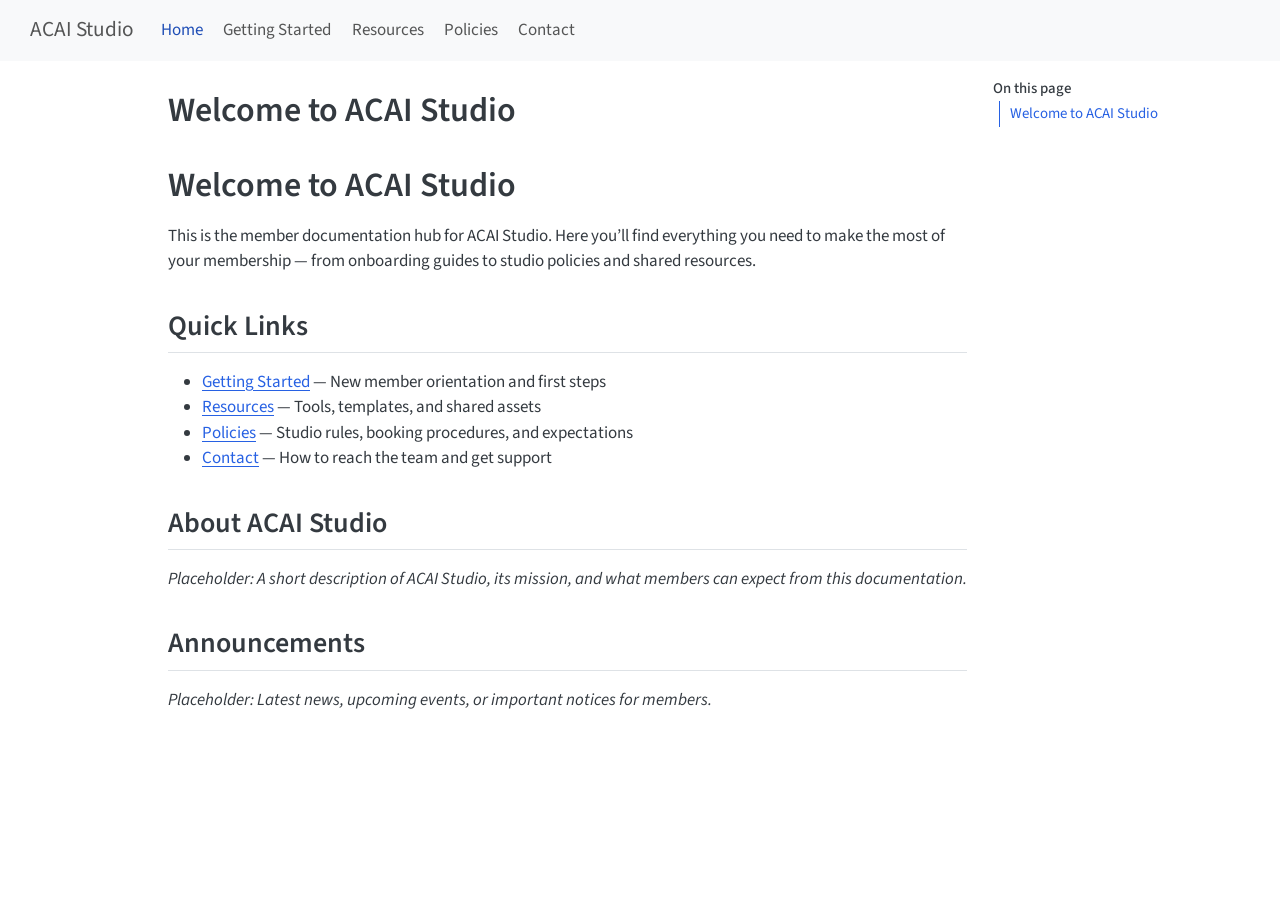
==== docs/index.html @ 4fa515bf "Add Quarto site scaffold and update README 5-page mock site (index, getting-started, resources, poli" ====
<!DOCTYPE html>
<html xmlns="http://www.w3.org/1999/xhtml" lang="en" xml:lang="en"><head>

<meta charset="utf-8">
<meta name="generator" content="quarto-1.8.27">

<meta name="viewport" content="width=device-width, initial-scale=1.0, user-scalable=yes">


<title>Welcome to ACAI Studio – ACAI Studio</title>
<style>
code{white-space: pre-wrap;}
span.smallcaps{font-variant: small-caps;}
div.columns{display: flex; gap: min(4vw, 1.5em);}
div.column{flex: auto; overflow-x: auto;}
div.hanging-indent{margin-left: 1.5em; text-indent: -1.5em;}
ul.task-list{list-style: none;}
ul.task-list li input[type="checkbox"] {
  width: 0.8em;
  margin: 0 0.8em 0.2em -1em; /* quarto-specific, see https://github.com/quarto-dev/quarto-cli/issues/4556 */ 
  vertical-align: middle;
}
</style>


<script src="site_libs/quarto-nav/quarto-nav.js"></script>
<script src="site_libs/quarto-nav/headroom.min.js"></script>
<script src="site_libs/clipboard/clipboard.min.js"></script>
<script src="site_libs/quarto-search/autocomplete.umd.js"></script>
<script src="site_libs/quarto-search/fuse.min.js"></script>
<script src="site_libs/quarto-search/quarto-search.js"></script>
<meta name="quarto:offset" content="./">
<script src="site_libs/quarto-html/quarto.js" type="module"></script>
<script src="site_libs/quarto-html/tabsets/tabsets.js" type="module"></script>
<script src="site_libs/quarto-html/axe/axe-check.js" type="module"></script>
<script src="site_libs/quarto-html/popper.min.js"></script>
<script src="site_libs/quarto-html/tippy.umd.min.js"></script>
<script src="site_libs/quarto-html/anchor.min.js"></script>
<link href="site_libs/quarto-html/tippy.css" rel="stylesheet">
<link href="site_libs/quarto-html/quarto-syntax-highlighting-ed96de9b727972fe78a7b5d16c58bf87.css" rel="stylesheet" id="quarto-text-highlighting-styles">
<script src="site_libs/bootstrap/bootstrap.min.js"></script>
<link href="site_libs/bootstrap/bootstrap-icons.css" rel="stylesheet">
<link href="site_libs/bootstrap/bootstrap-15f0a833e08d46b0aeb072b7d5b4cdd7.min.css" rel="stylesheet" append-hash="true" id="quarto-bootstrap" data-mode="light">
<script id="quarto-search-options" type="application/json">{
  "location": "navbar",
  "copy-button": false,
  "collapse-after": 3,
  "panel-placement": "end",
  "type": "overlay",
  "limit": 50,
  "keyboard-shortcut": [
    "f",
    "/",
    "s"
  ],
  "show-item-context": false,
  "language": {
    "search-no-results-text": "No results",
    "search-matching-documents-text": "matching documents",
    "search-copy-link-title": "Copy link to search",
    "search-hide-matches-text": "Hide additional matches",
    "search-more-match-text": "more match in this document",
    "search-more-matches-text": "more matches in this document",
    "search-clear-button-title": "Clear",
    "search-text-placeholder": "",
    "search-detached-cancel-button-title": "Cancel",
    "search-submit-button-title": "Submit",
    "search-label": "Search"
  }
}</script>


</head>

<body class="nav-fixed quarto-light">

<div id="quarto-search-results"></div>
  <header id="quarto-header" class="headroom fixed-top">
    <nav class="navbar navbar-expand-lg " data-bs-theme="dark">
      <div class="navbar-container container-fluid">
      <div class="navbar-brand-container mx-auto">
    <a class="navbar-brand" href="./index.html">
    <span class="navbar-title">ACAI Studio</span>
    </a>
  </div>
            <div id="quarto-search" class="" title="Search"></div>
          <button class="navbar-toggler" type="button" data-bs-toggle="collapse" data-bs-target="#navbarCollapse" aria-controls="navbarCollapse" role="menu" aria-expanded="false" aria-label="Toggle navigation" onclick="if (window.quartoToggleHeadroom) { window.quartoToggleHeadroom(); }">
  <span class="navbar-toggler-icon"></span>
</button>
          <div class="collapse navbar-collapse" id="navbarCollapse">
            <ul class="navbar-nav navbar-nav-scroll me-auto">
  <li class="nav-item">
    <a class="nav-link active" href="./index.html" aria-current="page"> 
<span class="menu-text">Home</span></a>
  </li>  
  <li class="nav-item">
    <a class="nav-link" href="./getting-started.html"> 
<span class="menu-text">Getting Started</span></a>
  </li>  
  <li class="nav-item">
    <a class="nav-link" href="./resources.html"> 
<span class="menu-text">Resources</span></a>
  </li>  
  <li class="nav-item">
    <a class="nav-link" href="./policies.html"> 
<span class="menu-text">Policies</span></a>
  </li>  
  <li class="nav-item">
    <a class="nav-link" href="./contact.html"> 
<span class="menu-text">Contact</span></a>
  </li>  
</ul>
          </div> <!-- /navcollapse -->
            <div class="quarto-navbar-tools">
</div>
      </div> <!-- /container-fluid -->
    </nav>
</header>
<!-- content -->
<div id="quarto-content" class="quarto-container page-columns page-rows-contents page-layout-article page-navbar">
<!-- sidebar -->
<!-- margin-sidebar -->
    <div id="quarto-margin-sidebar" class="sidebar margin-sidebar">
        <nav id="TOC" role="doc-toc" class="toc-active">
    <h2 id="toc-title">On this page</h2>
   
  <ul>
  <li><a href="#welcome-to-acai-studio" id="toc-welcome-to-acai-studio" class="nav-link active" data-scroll-target="#welcome-to-acai-studio">Welcome to ACAI Studio</a>
  <ul class="collapse">
  <li><a href="#quick-links" id="toc-quick-links" class="nav-link" data-scroll-target="#quick-links">Quick Links</a></li>
  <li><a href="#about-acai-studio" id="toc-about-acai-studio" class="nav-link" data-scroll-target="#about-acai-studio">About ACAI Studio</a></li>
  <li><a href="#announcements" id="toc-announcements" class="nav-link" data-scroll-target="#announcements">Announcements</a></li>
  </ul></li>
  </ul>
</nav>
    </div>
<!-- main -->
<main class="content" id="quarto-document-content">

<header id="title-block-header" class="quarto-title-block default">
<div class="quarto-title">
<h1 class="title">Welcome to ACAI Studio</h1>
</div>



<div class="quarto-title-meta">

    
  
    
  </div>
  


</header>


<section id="welcome-to-acai-studio" class="level1">
<h1>Welcome to ACAI Studio</h1>
<p>This is the member documentation hub for ACAI Studio. Here you’ll find everything you need to make the most of your membership — from onboarding guides to studio policies and shared resources.</p>
<section id="quick-links" class="level2">
<h2 class="anchored" data-anchor-id="quick-links">Quick Links</h2>
<ul>
<li><a href="./getting-started.html">Getting Started</a> — New member orientation and first steps</li>
<li><a href="./resources.html">Resources</a> — Tools, templates, and shared assets</li>
<li><a href="./policies.html">Policies</a> — Studio rules, booking procedures, and expectations</li>
<li><a href="./contact.html">Contact</a> — How to reach the team and get support</li>
</ul>
</section>
<section id="about-acai-studio" class="level2">
<h2 class="anchored" data-anchor-id="about-acai-studio">About ACAI Studio</h2>
<p><em>Placeholder: A short description of ACAI Studio, its mission, and what members can expect from this documentation.</em></p>
</section>
<section id="announcements" class="level2">
<h2 class="anchored" data-anchor-id="announcements">Announcements</h2>
<p><em>Placeholder: Latest news, upcoming events, or important notices for members.</em></p>


</section>
</section>

</main> <!-- /main -->
<script id="quarto-html-after-body" type="application/javascript">
  window.document.addEventListener("DOMContentLoaded", function (event) {
    const icon = "";
    const anchorJS = new window.AnchorJS();
    anchorJS.options = {
      placement: 'right',
      icon: icon
    };
    anchorJS.add('.anchored');
    const isCodeAnnotation = (el) => {
      for (const clz of el.classList) {
        if (clz.startsWith('code-annotation-')) {                     
          return true;
        }
      }
      return false;
    }
    const onCopySuccess = function(e) {
      // button target
      const button = e.trigger;
      // don't keep focus
      button.blur();
      // flash "checked"
      button.classList.add('code-copy-button-checked');
      var currentTitle = button.getAttribute("title");
      button.setAttribute("title", "Copied!");
      let tooltip;
      if (window.bootstrap) {
        button.setAttribute("data-bs-toggle", "tooltip");
        button.setAttribute("data-bs-placement", "left");
        button.setAttribute("data-bs-title", "Copied!");
        tooltip = new bootstrap.Tooltip(button, 
          { trigger: "manual", 
            customClass: "code-copy-button-tooltip",
            offset: [0, -8]});
        tooltip.show();    
      }
      setTimeout(function() {
        if (tooltip) {
          tooltip.hide();
          button.removeAttribute("data-bs-title");
          button.removeAttribute("data-bs-toggle");
          button.removeAttribute("data-bs-placement");
        }
        button.setAttribute("title", currentTitle);
        button.classList.remove('code-copy-button-checked');
      }, 1000);
      // clear code selection
      e.clearSelection();
    }
    const getTextToCopy = function(trigger) {
      const outerScaffold = trigger.parentElement.cloneNode(true);
      const codeEl = outerScaffold.querySelector('code');
      for (const childEl of codeEl.children) {
        if (isCodeAnnotation(childEl)) {
          childEl.remove();
        }
      }
      return codeEl.innerText;
    }
    const clipboard = new window.ClipboardJS('.code-copy-button:not([data-in-quarto-modal])', {
      text: getTextToCopy
    });
    clipboard.on('success', onCopySuccess);
    if (window.document.getElementById('quarto-embedded-source-code-modal')) {
      const clipboardModal = new window.ClipboardJS('.code-copy-button[data-in-quarto-modal]', {
        text: getTextToCopy,
        container: window.document.getElementById('quarto-embedded-source-code-modal')
      });
      clipboardModal.on('success', onCopySuccess);
    }
      var localhostRegex = new RegExp(/^(?:http|https):\/\/localhost\:?[0-9]*\//);
      var mailtoRegex = new RegExp(/^mailto:/);
        var filterRegex = new RegExp('/' + window.location.host + '/');
      var isInternal = (href) => {
          return filterRegex.test(href) || localhostRegex.test(href) || mailtoRegex.test(href);
      }
      // Inspect non-navigation links and adorn them if external
     var links = window.document.querySelectorAll('a[href]:not(.nav-link):not(.navbar-brand):not(.toc-action):not(.sidebar-link):not(.sidebar-item-toggle):not(.pagination-link):not(.no-external):not([aria-hidden]):not(.dropdown-item):not(.quarto-navigation-tool):not(.about-link)');
      for (var i=0; i<links.length; i++) {
        const link = links[i];
        if (!isInternal(link.href)) {
          // undo the damage that might have been done by quarto-nav.js in the case of
          // links that we want to consider external
          if (link.dataset.originalHref !== undefined) {
            link.href = link.dataset.originalHref;
          }
        }
      }
    function tippyHover(el, contentFn, onTriggerFn, onUntriggerFn) {
      const config = {
        allowHTML: true,
        maxWidth: 500,
        delay: 100,
        arrow: false,
        appendTo: function(el) {
            return el.parentElement;
        },
        interactive: true,
        interactiveBorder: 10,
        theme: 'quarto',
        placement: 'bottom-start',
      };
      if (contentFn) {
        config.content = contentFn;
      }
      if (onTriggerFn) {
        config.onTrigger = onTriggerFn;
      }
      if (onUntriggerFn) {
        config.onUntrigger = onUntriggerFn;
      }
      window.tippy(el, config); 
    }
    const noterefs = window.document.querySelectorAll('a[role="doc-noteref"]');
    for (var i=0; i<noterefs.length; i++) {
      const ref = noterefs[i];
      tippyHover(ref, function() {
        // use id or data attribute instead here
        let href = ref.getAttribute('data-footnote-href') || ref.getAttribute('href');
        try { href = new URL(href).hash; } catch {}
        const id = href.replace(/^#\/?/, "");
        const note = window.document.getElementById(id);
        if (note) {
          return note.innerHTML;
        } else {
          return "";
        }
      });
    }
    const xrefs = window.document.querySelectorAll('a.quarto-xref');
    const processXRef = (id, note) => {
      // Strip column container classes
      const stripColumnClz = (el) => {
        el.classList.remove("page-full", "page-columns");
        if (el.children) {
          for (const child of el.children) {
            stripColumnClz(child);
          }
        }
      }
      stripColumnClz(note)
      if (id === null || id.startsWith('sec-')) {
        // Special case sections, only their first couple elements
        const container = document.createElement("div");
        if (note.children && note.children.length > 2) {
          container.appendChild(note.children[0].cloneNode(true));
          for (let i = 1; i < note.children.length; i++) {
            const child = note.children[i];
            if (child.tagName === "P" && child.innerText === "") {
              continue;
            } else {
              container.appendChild(child.cloneNode(true));
              break;
            }
          }
          if (window.Quarto?.typesetMath) {
            window.Quarto.typesetMath(container);
          }
          return container.innerHTML
        } else {
          if (window.Quarto?.typesetMath) {
            window.Quarto.typesetMath(note);
          }
          return note.innerHTML;
        }
      } else {
        // Remove any anchor links if they are present
        const anchorLink = note.querySelector('a.anchorjs-link');
        if (anchorLink) {
          anchorLink.remove();
        }
        if (window.Quarto?.typesetMath) {
          window.Quarto.typesetMath(note);
        }
        if (note.classList.contains("callout")) {
          return note.outerHTML;
        } else {
          return note.innerHTML;
        }
      }
    }
    for (var i=0; i<xrefs.length; i++) {
      const xref = xrefs[i];
      tippyHover(xref, undefined, function(instance) {
        instance.disable();
        let url = xref.getAttribute('href');
        let hash = undefined; 
        if (url.startsWith('#')) {
          hash = url;
        } else {
          try { hash = new URL(url).hash; } catch {}
        }
        if (hash) {
          const id = hash.replace(/^#\/?/, "");
          const note = window.document.getElementById(id);
          if (note !== null) {
            try {
              const html = processXRef(id, note.cloneNode(true));
              instance.setContent(html);
            } finally {
              instance.enable();
              instance.show();
            }
          } else {
            // See if we can fetch this
            fetch(url.split('#')[0])
            .then(res => res.text())
            .then(html => {
              const parser = new DOMParser();
              const htmlDoc = parser.parseFromString(html, "text/html");
              const note = htmlDoc.getElementById(id);
              if (note !== null) {
                const html = processXRef(id, note);
                instance.setContent(html);
              } 
            }).finally(() => {
              instance.enable();
              instance.show();
            });
          }
        } else {
          // See if we can fetch a full url (with no hash to target)
          // This is a special case and we should probably do some content thinning / targeting
          fetch(url)
          .then(res => res.text())
          .then(html => {
            const parser = new DOMParser();
            const htmlDoc = parser.parseFromString(html, "text/html");
            const note = htmlDoc.querySelector('main.content');
            if (note !== null) {
              // This should only happen for chapter cross references
              // (since there is no id in the URL)
              // remove the first header
              if (note.children.length > 0 && note.children[0].tagName === "HEADER") {
                note.children[0].remove();
              }
              const html = processXRef(null, note);
              instance.setContent(html);
            } 
          }).finally(() => {
            instance.enable();
            instance.show();
          });
        }
      }, function(instance) {
      });
    }
        let selectedAnnoteEl;
        const selectorForAnnotation = ( cell, annotation) => {
          let cellAttr = 'data-code-cell="' + cell + '"';
          let lineAttr = 'data-code-annotation="' +  annotation + '"';
          const selector = 'span[' + cellAttr + '][' + lineAttr + ']';
          return selector;
        }
        const selectCodeLines = (annoteEl) => {
          const doc = window.document;
          const targetCell = annoteEl.getAttribute("data-target-cell");
          const targetAnnotation = annoteEl.getAttribute("data-target-annotation");
          const annoteSpan = window.document.querySelector(selectorForAnnotation(targetCell, targetAnnotation));
          const lines = annoteSpan.getAttribute("data-code-lines").split(",");
          const lineIds = lines.map((line) => {
            return targetCell + "-" + line;
          })
          let top = null;
          let height = null;
          let parent = null;
          if (lineIds.length > 0) {
              //compute the position of the single el (top and bottom and make a div)
              const el = window.document.getElementById(lineIds[0]);
              top = el.offsetTop;
              height = el.offsetHeight;
              parent = el.parentElement.parentElement;
            if (lineIds.length > 1) {
              const lastEl = window.document.getElementById(lineIds[lineIds.length - 1]);
              const bottom = lastEl.offsetTop + lastEl.offsetHeight;
              height = bottom - top;
            }
            if (top !== null && height !== null && parent !== null) {
              // cook up a div (if necessary) and position it 
              let div = window.document.getElementById("code-annotation-line-highlight");
              if (div === null) {
                div = window.document.createElement("div");
                div.setAttribute("id", "code-annotation-line-highlight");
                div.style.position = 'absolute';
                parent.appendChild(div);
              }
              div.style.top = top - 2 + "px";
              div.style.height = height + 4 + "px";
              div.style.left = 0;
              let gutterDiv = window.document.getElementById("code-annotation-line-highlight-gutter");
              if (gutterDiv === null) {
                gutterDiv = window.document.createElement("div");
                gutterDiv.setAttribute("id", "code-annotation-line-highlight-gutter");
                gutterDiv.style.position = 'absolute';
                const codeCell = window.document.getElementById(targetCell);
                const gutter = codeCell.querySelector('.code-annotation-gutter');
                gutter.appendChild(gutterDiv);
              }
              gutterDiv.style.top = top - 2 + "px";
              gutterDiv.style.height = height + 4 + "px";
            }
            selectedAnnoteEl = annoteEl;
          }
        };
        const unselectCodeLines = () => {
          const elementsIds = ["code-annotation-line-highlight", "code-annotation-line-highlight-gutter"];
          elementsIds.forEach((elId) => {
            const div = window.document.getElementById(elId);
            if (div) {
              div.remove();
            }
          });
          selectedAnnoteEl = undefined;
        };
          // Handle positioning of the toggle
      window.addEventListener(
        "resize",
        throttle(() => {
          elRect = undefined;
          if (selectedAnnoteEl) {
            selectCodeLines(selectedAnnoteEl);
          }
        }, 10)
      );
      function throttle(fn, ms) {
      let throttle = false;
      let timer;
        return (...args) => {
          if(!throttle) { // first call gets through
              fn.apply(this, args);
              throttle = true;
          } else { // all the others get throttled
              if(timer) clearTimeout(timer); // cancel #2
              timer = setTimeout(() => {
                fn.apply(this, args);
                timer = throttle = false;
              }, ms);
          }
        };
      }
        // Attach click handler to the DT
        const annoteDls = window.document.querySelectorAll('dt[data-target-cell]');
        for (const annoteDlNode of annoteDls) {
          annoteDlNode.addEventListener('click', (event) => {
            const clickedEl = event.target;
            if (clickedEl !== selectedAnnoteEl) {
              unselectCodeLines();
              const activeEl = window.document.querySelector('dt[data-target-cell].code-annotation-active');
              if (activeEl) {
                activeEl.classList.remove('code-annotation-active');
              }
              selectCodeLines(clickedEl);
              clickedEl.classList.add('code-annotation-active');
            } else {
              // Unselect the line
              unselectCodeLines();
              clickedEl.classList.remove('code-annotation-active');
            }
          });
        }
    const findCites = (el) => {
      const parentEl = el.parentElement;
      if (parentEl) {
        const cites = parentEl.dataset.cites;
        if (cites) {
          return {
            el,
            cites: cites.split(' ')
          };
        } else {
          return findCites(el.parentElement)
        }
      } else {
        return undefined;
      }
    };
    var bibliorefs = window.document.querySelectorAll('a[role="doc-biblioref"]');
    for (var i=0; i<bibliorefs.length; i++) {
      const ref = bibliorefs[i];
      const citeInfo = findCites(ref);
      if (citeInfo) {
        tippyHover(citeInfo.el, function() {
          var popup = window.document.createElement('div');
          citeInfo.cites.forEach(function(cite) {
            var citeDiv = window.document.createElement('div');
            citeDiv.classList.add('hanging-indent');
            citeDiv.classList.add('csl-entry');
            var biblioDiv = window.document.getElementById('ref-' + cite);
            if (biblioDiv) {
              citeDiv.innerHTML = biblioDiv.innerHTML;
            }
            popup.appendChild(citeDiv);
          });
          return popup.innerHTML;
        });
      }
    }
  });
  </script>
</div> <!-- /content -->




</body></html>
---- docs/site_libs/quarto-html/tippy.css ----
.tippy-box[data-animation=fade][data-state=hidden]{opacity:0}[data-tippy-root]{max-width:calc(100vw - 10px)}.tippy-box{position:relative;background-color:#333;color:#fff;border-radius:4px;font-size:14px;line-height:1.4;white-space:normal;outline:0;transition-property:transform,visibility,opacity}.tippy-box[data-placement^=top]>.tippy-arrow{bottom:0}.tippy-box[data-placement^=top]>.tippy-arrow:before{bottom:-7px;left:0;border-width:8px 8px 0;border-top-color:initial;transform-origin:center top}.tippy-box[data-placement^=bottom]>.tippy-arrow{top:0}.tippy-box[data-placement^=bottom]>.tippy-arrow:before{top:-7px;left:0;border-width:0 8px 8px;border-bottom-color:initial;transform-origin:center bottom}.tippy-box[data-placement^=left]>.tippy-arrow{right:0}.tippy-box[data-placement^=left]>.tippy-arrow:before{border-width:8px 0 8px 8px;border-left-color:initial;right:-7px;transform-origin:center left}.tippy-box[data-placement^=right]>.tippy-arrow{left:0}.tippy-box[data-placement^=right]>.tippy-arrow:before{left:-7px;border-width:8px 8px 8px 0;border-right-color:initial;transform-origin:center right}.tippy-box[data-inertia][data-state=visible]{transition-timing-function:cubic-bezier(.54,1.5,.38,1.11)}.tippy-arrow{width:16px;height:16px;color:#333}.tippy-arrow:before{content:"";position:absolute;border-color:transparent;border-style:solid}.tippy-content{position:relative;padding:5px 9px;z-index:1}
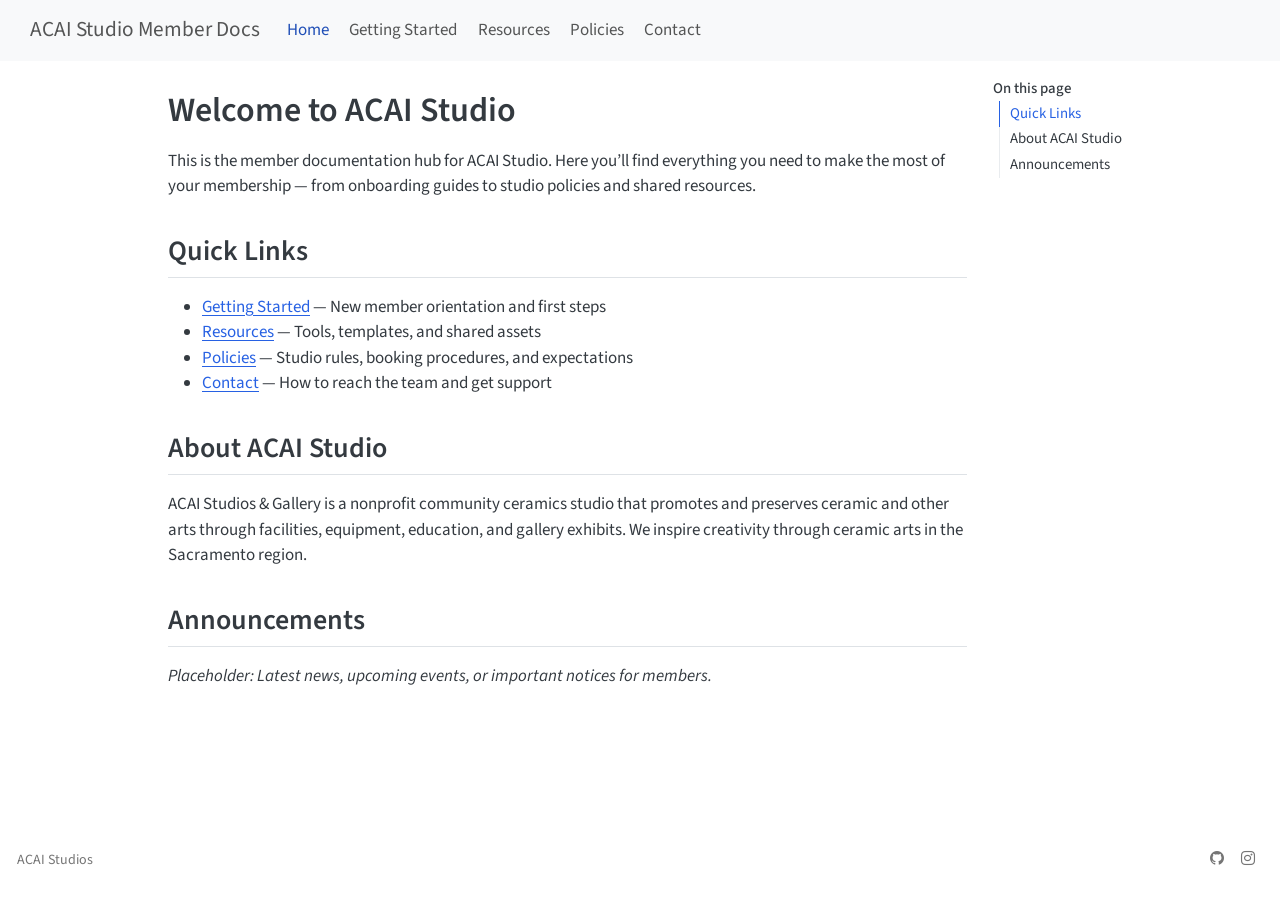
==== commit 70ebd688: "Fill real content from site and document file linking patterns Replaces placeholder text in index (a" ====
--- a/docs/index.html
+++ b/docs/index.html
@@ -7,7 +7,7 @@
 <meta name="viewport" content="width=device-width, initial-scale=1.0, user-scalable=yes">
 
 
-<title>Welcome to ACAI Studio – ACAI Studio</title>
+<title>Welcome to ACAI Studio – ACAI Studio Member Docs</title>
 <style>
 code{white-space: pre-wrap;}
 span.smallcaps{font-variant: small-caps;}
@@ -80,7 +80,7 @@
       <div class="navbar-container container-fluid">
       <div class="navbar-brand-container mx-auto">
     <a class="navbar-brand" href="./index.html">
-    <span class="navbar-title">ACAI Studio</span>
+    <span class="navbar-title">ACAI Studio Member Docs</span>
     </a>
   </div>
             <div id="quarto-search" class="" title="Search"></div>
@@ -125,12 +125,9 @@
     <h2 id="toc-title">On this page</h2>
    
   <ul>
-  <li><a href="#welcome-to-acai-studio" id="toc-welcome-to-acai-studio" class="nav-link active" data-scroll-target="#welcome-to-acai-studio">Welcome to ACAI Studio</a>
-  <ul class="collapse">
-  <li><a href="#quick-links" id="toc-quick-links" class="nav-link" data-scroll-target="#quick-links">Quick Links</a></li>
+  <li><a href="#quick-links" id="toc-quick-links" class="nav-link active" data-scroll-target="#quick-links">Quick Links</a></li>
   <li><a href="#about-acai-studio" id="toc-about-acai-studio" class="nav-link" data-scroll-target="#about-acai-studio">About ACAI Studio</a></li>
   <li><a href="#announcements" id="toc-announcements" class="nav-link" data-scroll-target="#announcements">Announcements</a></li>
-  </ul></li>
   </ul>
 </nav>
     </div>
@@ -156,8 +153,6 @@
 </header>
 
 
-<section id="welcome-to-acai-studio" class="level1">
-<h1>Welcome to ACAI Studio</h1>
 <p>This is the member documentation hub for ACAI Studio. Here you’ll find everything you need to make the most of your membership — from onboarding guides to studio policies and shared resources.</p>
 <section id="quick-links" class="level2">
 <h2 class="anchored" data-anchor-id="quick-links">Quick Links</h2>
@@ -170,14 +165,13 @@
 </section>
 <section id="about-acai-studio" class="level2">
 <h2 class="anchored" data-anchor-id="about-acai-studio">About ACAI Studio</h2>
-<p><em>Placeholder: A short description of ACAI Studio, its mission, and what members can expect from this documentation.</em></p>
+<p>ACAI Studios &amp; Gallery is a nonprofit community ceramics studio that promotes and preserves ceramic and other arts through facilities, equipment, education, and gallery exhibits. We inspire creativity through ceramic arts in the Sacramento region.</p>
 </section>
 <section id="announcements" class="level2">
 <h2 class="anchored" data-anchor-id="announcements">Announcements</h2>
 <p><em>Placeholder: Latest news, upcoming events, or important notices for members.</em></p>
 
 
-</section>
 </section>
 
 </main> <!-- /main -->
@@ -582,6 +576,32 @@
   });
   </script>
 </div> <!-- /content -->
+<footer class="footer">
+  <div class="nav-footer">
+    <div class="nav-footer-left">
+<p>ACAI Studios</p>
+</div>   
+    <div class="nav-footer-center">
+      &nbsp;
+    </div>
+    <div class="nav-footer-right">
+      <ul class="footer-items list-unstyled">
+    <li class="nav-item compact">
+    <a class="nav-link" href="https://github.com/">
+      <i class="bi bi-github" role="img">
+</i> 
+    </a>
+  </li>  
+    <li class="nav-item compact">
+    <a class="nav-link" href="https://instagram.com/">
+      <i class="bi bi-instagram" role="img">
+</i> 
+    </a>
+  </li>  
+</ul>
+    </div>
+  </div>
+</footer>
 
 
 
